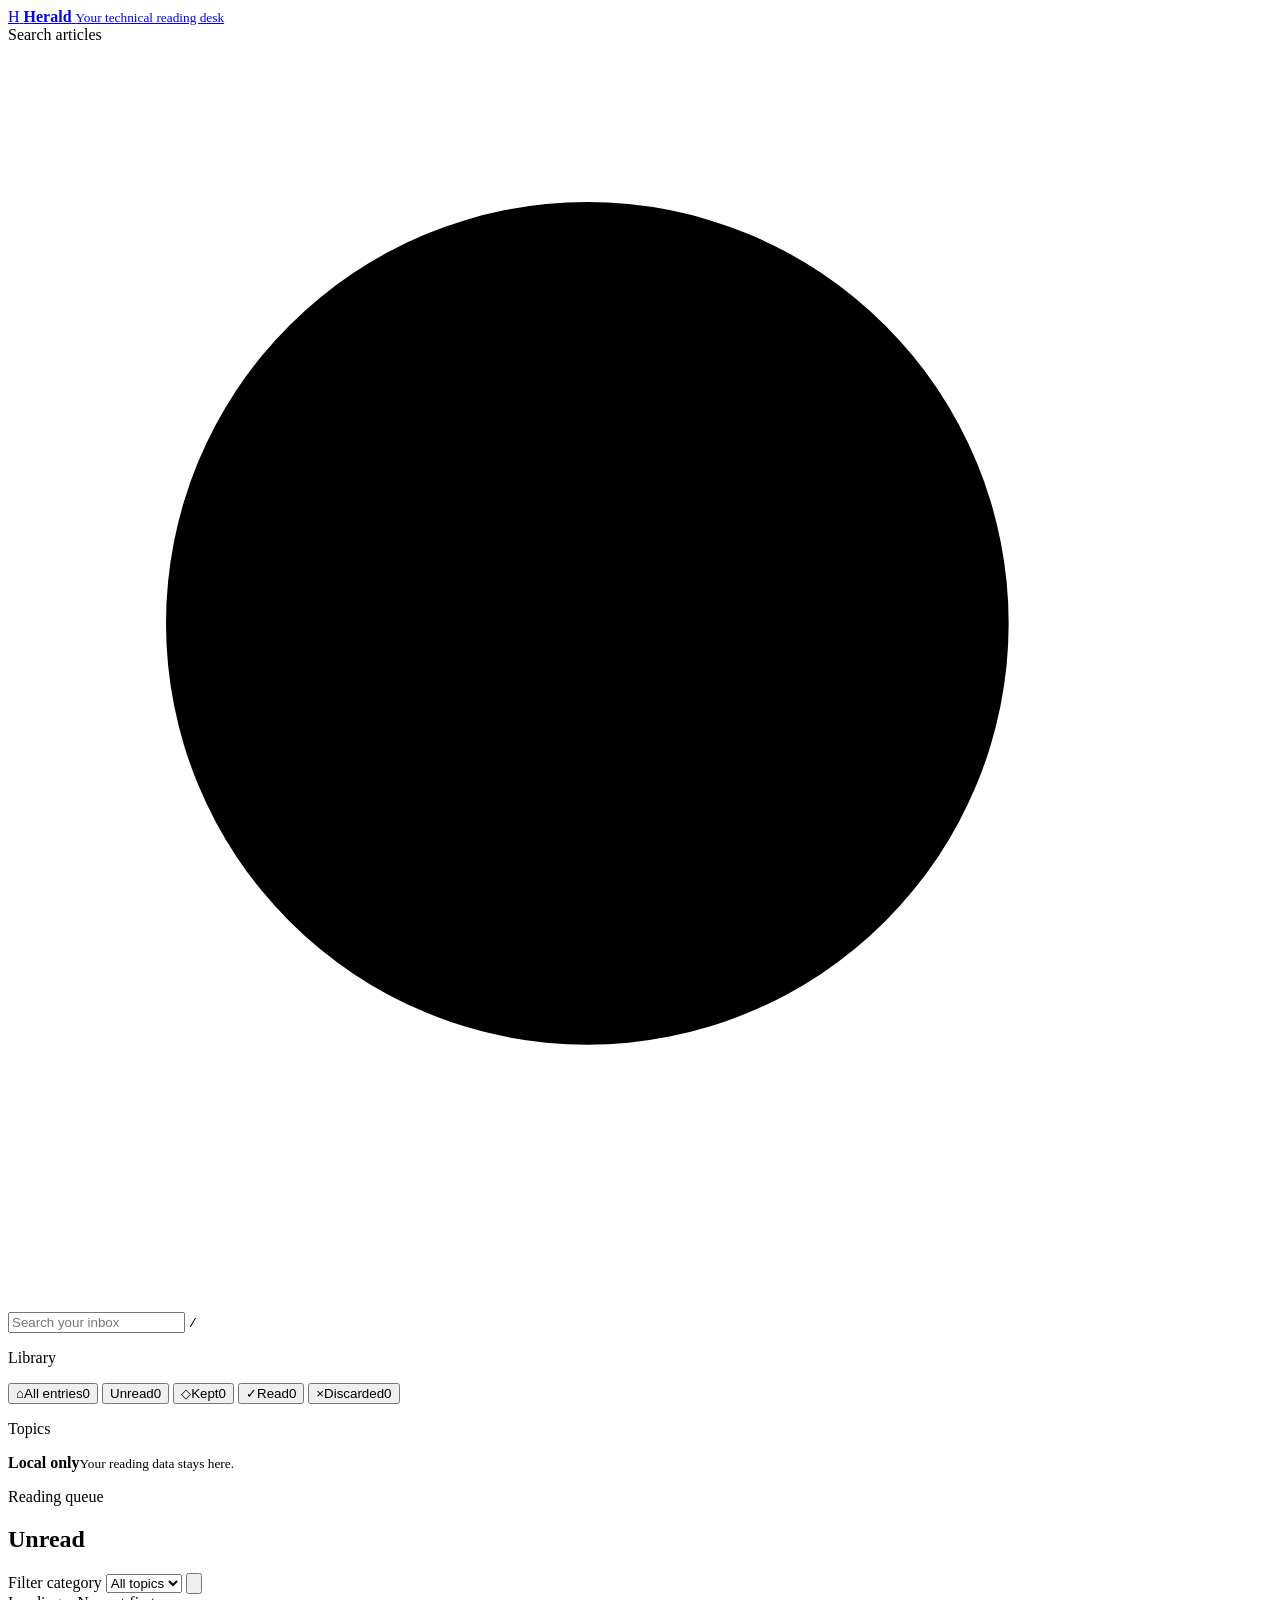
==== herald/static/index.html @ 3cca7000 "Default inbox to unread entries" ====
<!doctype html>
<html lang="en">
  <head>
    <meta charset="utf-8">
    <meta name="viewport" content="width=device-width, initial-scale=1">
    <meta name="color-scheme" content="light">
    <meta name="theme-color" content="#f4f1e8">
    <title>Herald — Research inbox</title>
    <link rel="stylesheet" href="/static/styles.css?v=16">
    <script src="/static/app.js?v=17" defer></script>
  </head>
  <body>
    <div class="app-shell">
      <header class="topbar">
        <a class="brand" href="/" aria-label="Herald inbox">
          <span class="brand-mark" aria-hidden="true">H</span>
          <span>
            <strong>Herald</strong>
            <small>Your technical reading desk</small>
          </span>
        </a>
        <div class="topbar-tools">
          <label class="search-field">
            <span class="sr-only">Search articles</span>
            <svg aria-hidden="true" viewBox="0 0 24 24"><path d="m21 21-4.35-4.35m2.35-5.65a8 8 0 1 1-16 0 8 8 0 0 1 16 0Z"/></svg>
            <input id="search-input" type="search" placeholder="Search your inbox" autocomplete="off">
            <kbd>/</kbd>
          </label>
          <div class="today" id="today" aria-label="Today's date"></div>
        </div>
      </header>

      <aside class="sidebar" aria-label="Inbox navigation">
        <p class="section-label">Library</p>
        <nav id="status-nav">
          <button class="nav-item" data-status="all" type="button">
            <span><span class="nav-icon">⌂</span>All entries</span><span class="count" data-count="all">0</span>
          </button>
          <button class="nav-item active" data-status="unread" type="button">
            <span><span class="nav-icon dot-icon"></span>Unread</span><span class="count" data-count="unread">0</span>
          </button>
          <button class="nav-item" data-status="kept" type="button">
            <span><span class="nav-icon">◇</span>Kept</span><span class="count" data-count="kept">0</span>
          </button>
          <button class="nav-item" data-status="read" type="button">
            <span><span class="nav-icon">✓</span>Read</span><span class="count" data-count="read">0</span>
          </button>
          <button class="nav-item" data-status="discarded" type="button">
            <span><span class="nav-icon">×</span>Discarded</span><span class="count" data-count="discarded">0</span>
          </button>
        </nav>
        <p class="section-label topics-label">Topics</p>
        <div id="category-nav" class="category-nav"></div>
        <div class="sidebar-foot">
          <span class="pulse" aria-hidden="true"></span>
          <span><strong>Local only</strong><small>Your reading data stays here.</small></span>
        </div>
      </aside>

      <main class="workspace">
        <section class="inbox-pane" aria-labelledby="inbox-title">
          <div class="pane-heading">
            <div>
              <p class="eyebrow">Reading queue</p>
              <h1 id="inbox-title">Unread</h1>
            </div>
            <div class="pane-actions">
              <label class="select-wrap">
                <span class="sr-only">Filter category</span>
                <select id="category-select"><option value="all">All topics</option></select>
              </label>
              <button class="icon-button" id="reload-button" type="button" aria-label="Fetch new entries" title="Fetch new entries">
                <svg aria-hidden="true" viewBox="0 0 24 24"><path d="M20 6v5h-5M4 18v-5h5m9.7-4A8 8 0 0 0 5.3 6M5.3 16A8 8 0 0 0 18.7 18"/></svg>
              </button>
            </div>
          </div>
          <div class="inbox-meta"><span id="result-count">Loading…</span><span>Newest first</span></div>
          <div id="entry-list" class="entry-list" aria-live="polite">
            <div class="loading-card"></div>
            <div class="loading-card short"></div>
          </div>
          <div id="empty-state" class="empty-state" hidden>
            <span>∿</span>
            <h2>Nothing waiting here</h2>
            <p>Try another filter or clear your search.</p>
            <button id="clear-filters" class="text-button" type="button">Show unread</button>
          </div>
        </section>

        <article class="reader-pane" id="reader-pane" aria-live="polite" aria-label="Selected article preview">
          <div id="reader-content" class="reader-content" hidden>
            <div class="reader-toolbar">
              <button class="mobile-back" id="mobile-back" type="button">← Inbox</button>
              <span id="reader-status" class="status-chip"></span>
              <div class="reader-toolbar-actions">
                <button class="toolbar-button" id="read-action" type="button"></button>
                <button class="toolbar-button keep" id="keep-action" type="button">◇ Keep</button>
                <button class="toolbar-button discard" id="discard-action" type="button">× Discard</button>
              </div>
            </div>
            <div class="reader-body">
              <div class="reader-source">
                <span id="reader-category"></span>
                <span aria-hidden="true">·</span>
                <span id="reader-source"></span>
              </div>
              <h2 id="reader-title"></h2>
              <div class="byline">
                <span id="reader-author"></span>
                <span aria-hidden="true">·</span>
                <time id="reader-date"></time>
              </div>
              <dl class="reader-facts" aria-label="Paper details">
                <div><dt>Published</dt><dd id="reader-fact-date"></dd></div>
                <div><dt>Feed</dt><dd id="reader-fact-source"></dd></div>
                <div><dt>Double-click opens</dt><dd id="reader-fact-destination"></dd></div>
              </dl>
              <section class="summary-card" aria-labelledby="summary-heading">
                <div class="summary-heading">
                  <div><span class="spark">✦</span><h3 id="summary-heading">Herald summary</h3></div>
                  <button class="summary-action" id="summarize-action" type="button">Generate</button>
                </div>
                <span id="reader-summary-provider" class="summary-provenance unknown"></span>
                <p id="reader-summary"></p>
              </section>
              <section class="original-section" aria-labelledby="original-heading">
                <p class="section-label" id="original-heading">Full feed abstract</p>
                <p id="reader-excerpt"></p>
              </section>
              <div class="reader-final-actions">
                <a id="reader-pdf" class="open-link pdf-link" target="_blank" rel="noopener noreferrer" hidden>Open PDF <span>↗</span></a>
                <a id="reader-link" class="open-link" target="_blank" rel="noopener noreferrer">Read original <span>↗</span></a>
                <button id="export-action" class="export-link" type="button">Export to Obsidian</button>
              </div>
            </div>
          </div>
        </article>
      </main>
    </div>
    <div class="toast" id="toast" role="status" aria-live="polite"></div>
  </body>
</html>
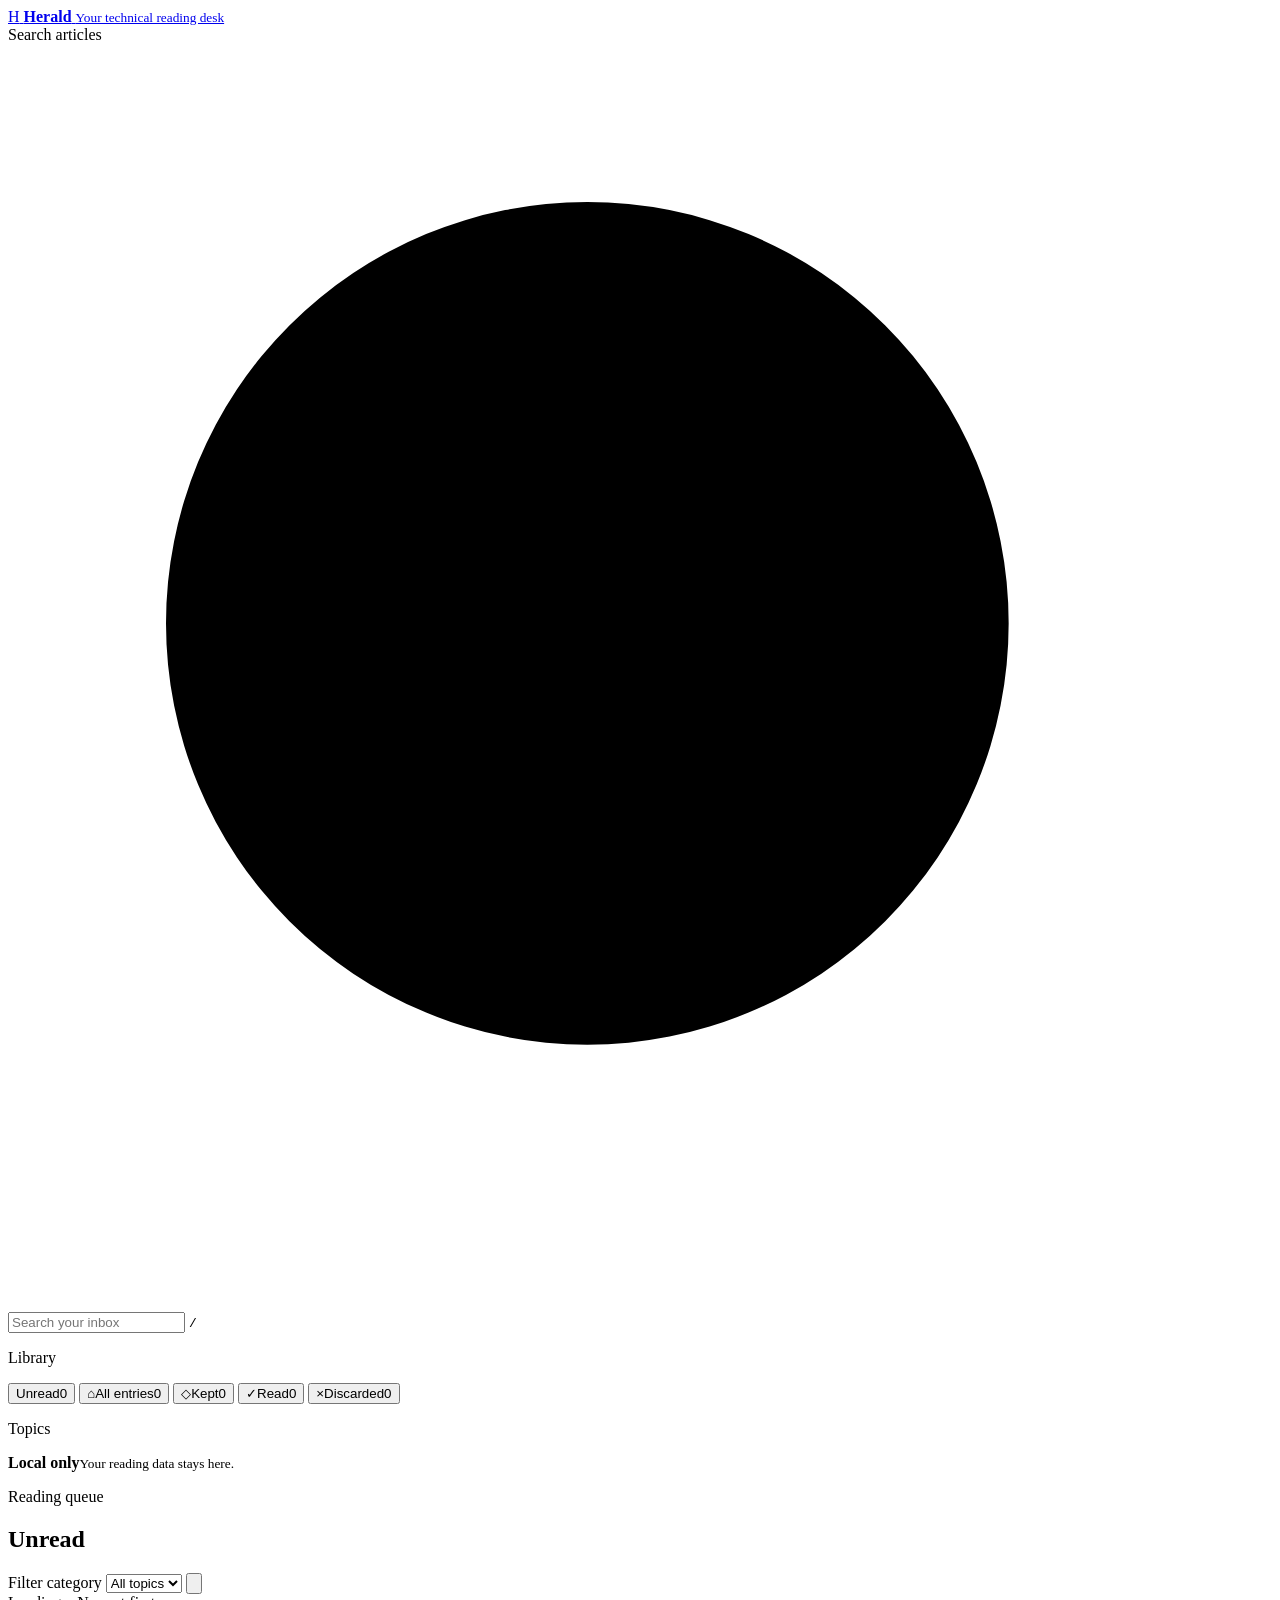
==== commit f6156847: "Put unread first in library" ====
--- a/herald/static/index.html
+++ b/herald/static/index.html
@@ -33,11 +33,11 @@
       <aside class="sidebar" aria-label="Inbox navigation">
         <p class="section-label">Library</p>
         <nav id="status-nav">
+          <button class="nav-item active" data-status="unread" type="button">
+            <span><span class="nav-icon dot-icon"></span>Unread</span><span class="count" data-count="unread">0</span>
+          </button>
           <button class="nav-item" data-status="all" type="button">
             <span><span class="nav-icon">⌂</span>All entries</span><span class="count" data-count="all">0</span>
-          </button>
-          <button class="nav-item active" data-status="unread" type="button">
-            <span><span class="nav-icon dot-icon"></span>Unread</span><span class="count" data-count="unread">0</span>
           </button>
           <button class="nav-item" data-status="kept" type="button">
             <span><span class="nav-icon">◇</span>Kept</span><span class="count" data-count="kept">0</span>
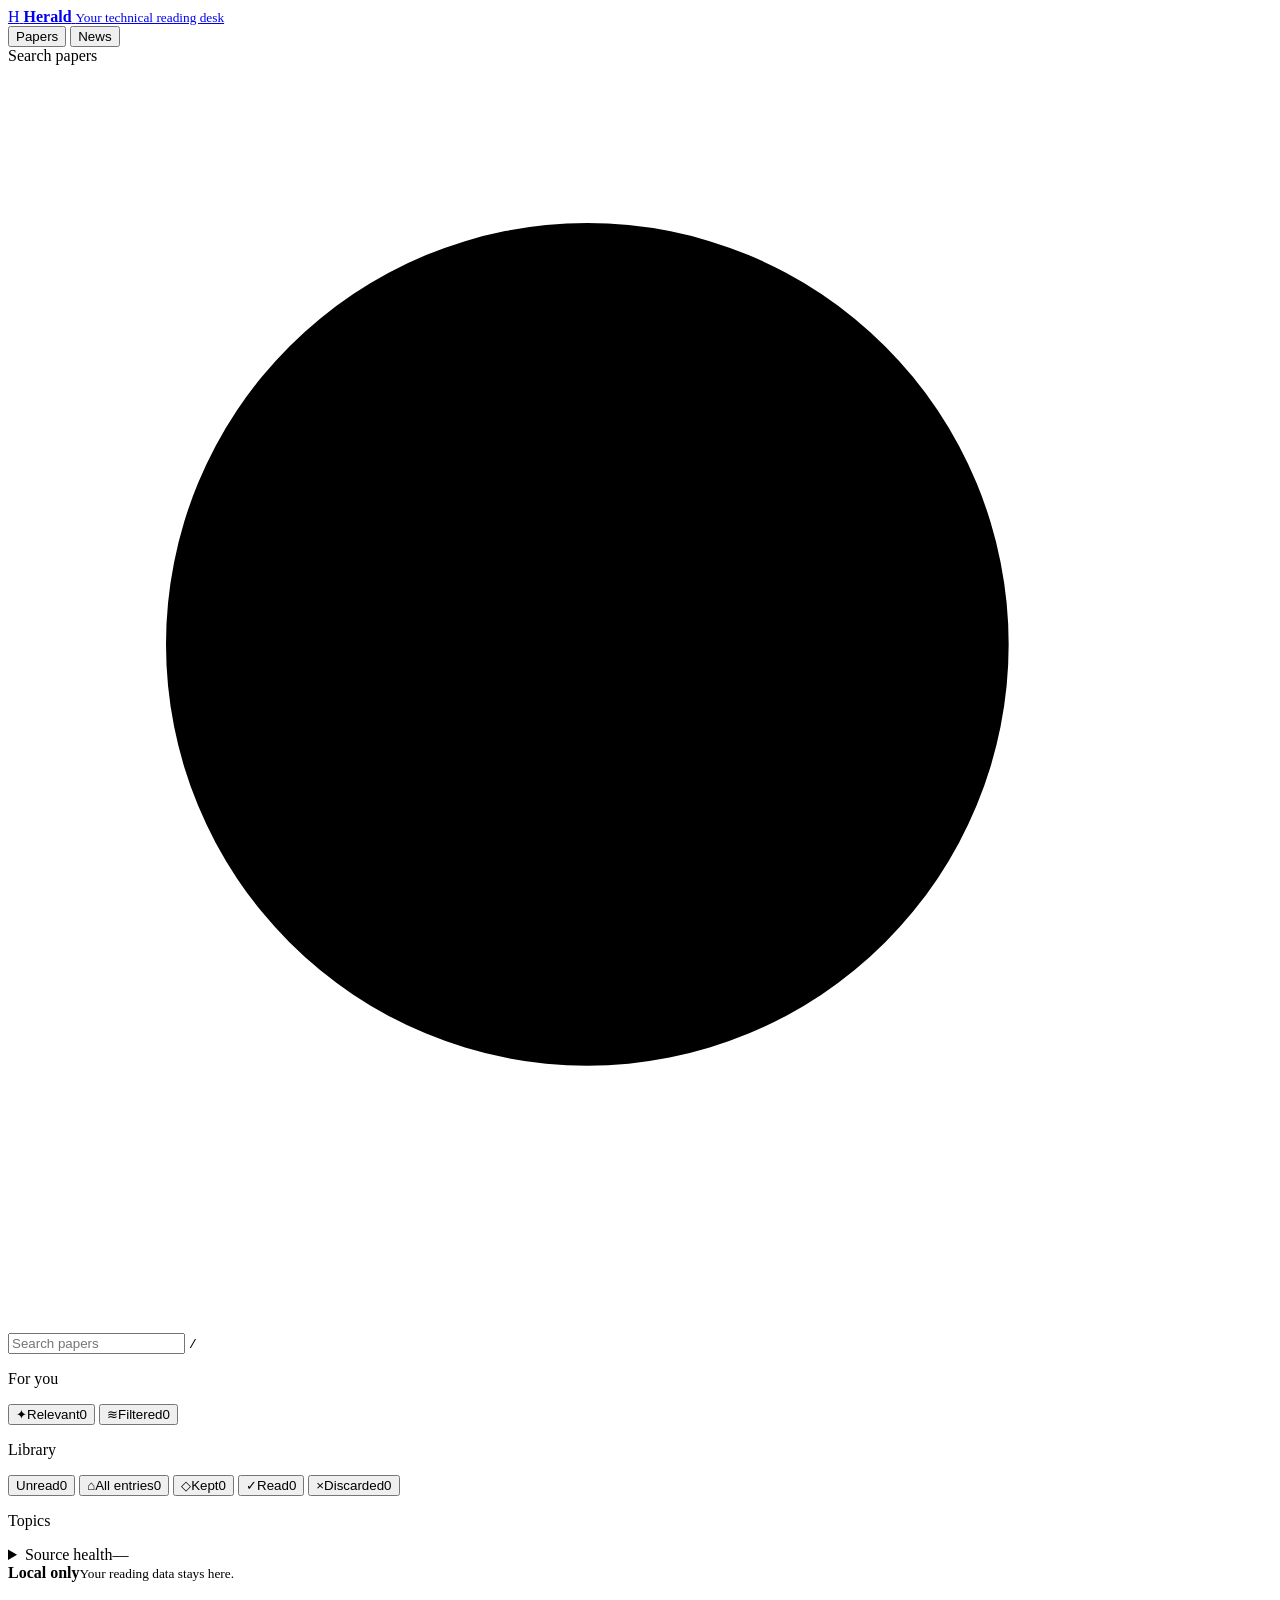
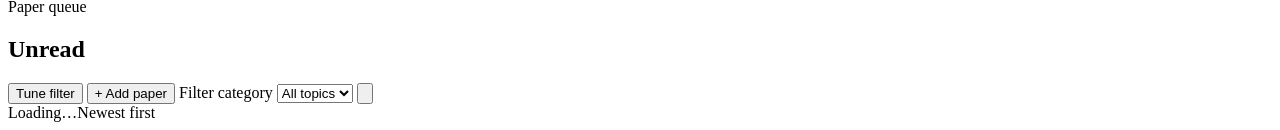
==== commit 026e3d91: "Build the separate News queue and profile UX" ====
--- a/herald/static/index.html
+++ b/herald/static/index.html
@@ -5,9 +5,9 @@
     <meta name="viewport" content="width=device-width, initial-scale=1">
     <meta name="color-scheme" content="light">
     <meta name="theme-color" content="#f4f1e8">
-    <title>Herald — Research inbox</title>
-    <link rel="stylesheet" href="/static/styles.css?v=16">
-    <script src="/static/app.js?v=17" defer></script>
+    <title>Herald — Technical reading inbox</title>
+    <link rel="stylesheet" href="/static/styles.css?v=20">
+    <script src="/static/app.js?v=22" defer></script>
   </head>
   <body>
     <div class="app-shell">
@@ -19,11 +19,15 @@
             <small>Your technical reading desk</small>
           </span>
         </a>
+        <div class="workspace-switch" id="kind-nav" role="tablist" aria-label="Content workspace">
+          <button class="active" data-kind="paper" role="tab" aria-selected="true" type="button">Papers</button>
+          <button data-kind="news" role="tab" aria-selected="false" type="button">News</button>
+        </div>
         <div class="topbar-tools">
           <label class="search-field">
-            <span class="sr-only">Search articles</span>
+            <span class="sr-only" id="search-label">Search papers</span>
             <svg aria-hidden="true" viewBox="0 0 24 24"><path d="m21 21-4.35-4.35m2.35-5.65a8 8 0 1 1-16 0 8 8 0 0 1 16 0Z"/></svg>
-            <input id="search-input" type="search" placeholder="Search your inbox" autocomplete="off">
+            <input id="search-input" type="search" placeholder="Search papers" aria-labelledby="search-label" autocomplete="off">
             <kbd>/</kbd>
           </label>
           <div class="today" id="today" aria-label="Today's date"></div>
@@ -31,6 +35,15 @@
       </header>
 
       <aside class="sidebar" aria-label="Inbox navigation">
+        <p class="section-label">For you</p>
+        <nav id="relevance-nav">
+          <button class="nav-item" data-bucket="relevant" type="button">
+            <span><span class="nav-icon">✦</span>Relevant</span><span class="count" data-count="relevant">0</span>
+          </button>
+          <button class="nav-item" data-bucket="filtered" type="button">
+            <span><span class="nav-icon">≋</span>Filtered</span><span class="count" data-count="filtered">0</span>
+          </button>
+        </nav>
         <p class="section-label">Library</p>
         <nav id="status-nav">
           <button class="nav-item active" data-status="unread" type="button">
@@ -51,6 +64,10 @@
         </nav>
         <p class="section-label topics-label">Topics</p>
         <div id="category-nav" class="category-nav"></div>
+        <details class="source-health">
+          <summary><span>Source health</span><span id="source-health-summary">—</span></summary>
+          <div id="source-health-list"></div>
+        </details>
         <div class="sidebar-foot">
           <span class="pulse" aria-hidden="true"></span>
           <span><strong>Local only</strong><small>Your reading data stays here.</small></span>
@@ -61,10 +78,12 @@
         <section class="inbox-pane" aria-labelledby="inbox-title">
           <div class="pane-heading">
             <div>
-              <p class="eyebrow">Reading queue</p>
+              <p class="eyebrow" id="queue-eyebrow">Paper queue</p>
               <h1 id="inbox-title">Unread</h1>
             </div>
             <div class="pane-actions">
+              <button class="quiet-button" id="profile-button" type="button" title="Tune relevance">Tune filter</button>
+              <button class="primary-button" id="import-button" type="button">+ Add paper</button>
               <label class="select-wrap">
                 <span class="sr-only">Filter category</span>
                 <select id="category-select"><option value="all">All topics</option></select>
@@ -74,7 +93,8 @@
               </button>
             </div>
           </div>
-          <div class="inbox-meta"><span id="result-count">Loading…</span><span>Newest first</span></div>
+          <div class="inbox-meta"><span id="result-count">Loading…</span><span id="sort-label">Newest first</span></div>
+          <div id="ranking-banner" class="ranking-banner" hidden></div>
           <div id="entry-list" class="entry-list" aria-live="polite">
             <div class="loading-card"></div>
             <div class="loading-card short"></div>
@@ -84,6 +104,9 @@
             <h2>Nothing waiting here</h2>
             <p>Try another filter or clear your search.</p>
             <button id="clear-filters" class="text-button" type="button">Show unread</button>
+          </div>
+          <div class="pagination" id="pagination" hidden>
+            <button id="load-more" class="quiet-button load-more" type="button">Load more</button>
           </div>
         </section>
 
@@ -115,6 +138,20 @@
                 <div><dt>Feed</dt><dd id="reader-fact-source"></dd></div>
                 <div><dt>Double-click opens</dt><dd id="reader-fact-destination"></dd></div>
               </dl>
+              <section id="reader-relevance-section" class="detail-panel relevance-panel" hidden>
+                <div class="detail-heading">
+                  <div><p class="section-label">Relevance</p><strong id="reader-score"></strong></div>
+                  <span id="reader-ranking-provenance" class="metadata-state"></span>
+                </div>
+                <ul id="reader-reasons" class="reason-list"></ul>
+              </section>
+              <section class="detail-panel metadata-panel" aria-labelledby="metadata-heading">
+                <div class="detail-heading">
+                  <div><p class="section-label" id="metadata-heading">Research metadata</p><strong id="reader-enrichment"></strong></div>
+                  <span id="reader-obsidian-state" class="metadata-state"></span>
+                </div>
+                <p id="reader-enrichment-error" class="detail-error" hidden></p>
+              </section>
               <section class="summary-card" aria-labelledby="summary-heading">
                 <div class="summary-heading">
                   <div><span class="spark">✦</span><h3 id="summary-heading">Herald summary</h3></div>
@@ -127,16 +164,78 @@
                 <p class="section-label" id="original-heading">Full feed abstract</p>
                 <p id="reader-excerpt"></p>
               </section>
+              <section id="references-section" class="references-section" aria-labelledby="references-heading" hidden>
+                <div class="detail-heading">
+                  <div><p class="section-label" id="references-heading">References</p><strong id="reference-count"></strong></div>
+                </div>
+                <div id="reference-list" class="reference-list"></div>
+              </section>
               <div class="reader-final-actions">
                 <a id="reader-pdf" class="open-link pdf-link" target="_blank" rel="noopener noreferrer" hidden>Open PDF <span>↗</span></a>
                 <a id="reader-link" class="open-link" target="_blank" rel="noopener noreferrer">Read original <span>↗</span></a>
-                <button id="export-action" class="export-link" type="button">Export to Obsidian</button>
+                <button id="export-action" class="export-link" type="button">Keep to save in Obsidian</button>
               </div>
             </div>
           </div>
         </article>
       </main>
     </div>
+
+    <dialog id="profile-dialog" class="modal">
+      <form id="profile-form" class="modal-card">
+        <header class="modal-header">
+          <div><p class="eyebrow" id="profile-kind-label">Paper relevance</p><h2>Tune what reaches you</h2></div>
+          <button class="modal-close" type="button" data-close-dialog="profile-dialog" aria-label="Close">×</button>
+        </header>
+        <p class="modal-intro">One phrase per line. Herald ranks locally and keeps everything below the threshold in Filtered.</p>
+        <label class="field-label">Interests <span>required</span>
+          <textarea id="profile-interests" rows="5" required></textarea>
+        </label>
+        <label class="field-label">Exclusions
+          <textarea id="profile-exclusions" rows="3" placeholder="Topics you would rather avoid"></textarea>
+        </label>
+        <div class="field-grid">
+          <label class="field-label">Always include phrases
+            <textarea id="profile-includes" rows="3"></textarea>
+          </label>
+          <label class="field-label">Never show phrases
+            <textarea id="profile-never" rows="3"></textarea>
+          </label>
+        </div>
+        <div class="selectivity-field">
+          <label for="selectivity-slider">Selectivity</label>
+          <input id="selectivity-slider" type="range" min="0" max="2" step="1" value="1">
+          <div class="selectivity-labels" aria-hidden="true">
+            <span><strong>Broad</strong><small>More exploration</small></span>
+            <span><strong>Balanced</strong><small>Strongest ~10%</small></span>
+            <span><strong>Focused</strong><small>Exceptional matches</small></span>
+          </div>
+        </div>
+        <div class="profile-status"><span>Current threshold</span><strong id="profile-threshold">Not scored</strong><span id="profile-job-state"></span></div>
+        <footer class="modal-actions">
+          <button id="rescore-button" class="quiet-button" type="button">Rescore now</button>
+          <button id="save-profile" class="primary-button" type="submit">Save and rescore</button>
+        </footer>
+      </form>
+    </dialog>
+
+    <dialog id="import-dialog" class="modal compact-modal">
+      <form id="import-form" class="modal-card">
+        <header class="modal-header">
+          <div><p class="eyebrow">Manual import</p><h2>Add a paper</h2></div>
+          <button class="modal-close" type="button" data-close-dialog="import-dialog" aria-label="Close">×</button>
+        </header>
+        <p class="modal-intro">Paste a DOI, arXiv ID, Semantic Scholar link, or public paper URL. Herald imports only this paper.</p>
+        <label class="field-label">Paper identifier or URL
+          <input id="paper-input" type="text" required placeholder="10.1145/… or https://arxiv.org/abs/…" autocomplete="off">
+        </label>
+        <p id="import-result" class="form-result" hidden></p>
+        <footer class="modal-actions">
+          <button class="quiet-button" type="button" data-close-dialog="import-dialog">Cancel</button>
+          <button id="submit-import" class="primary-button" type="submit">Add to Herald</button>
+        </footer>
+      </form>
+    </dialog>
     <div class="toast" id="toast" role="status" aria-live="polite"></div>
   </body>
 </html>
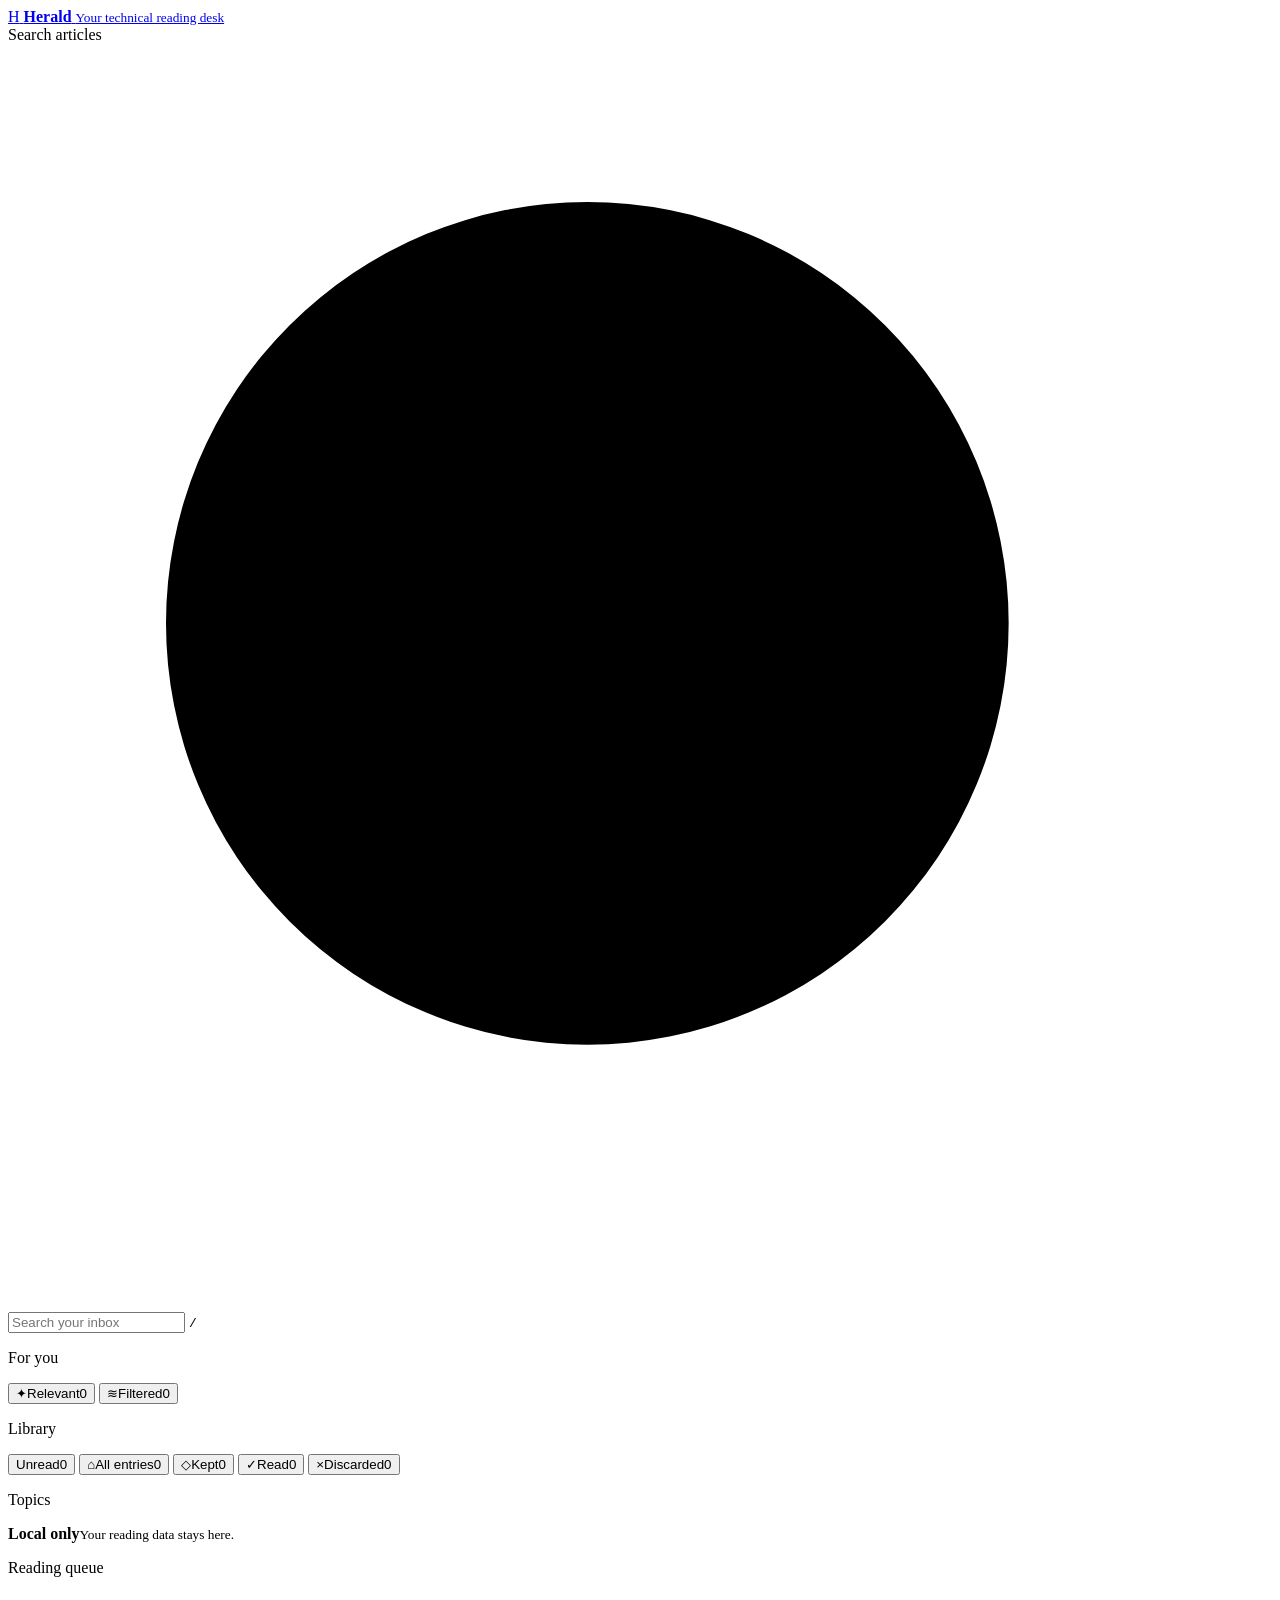
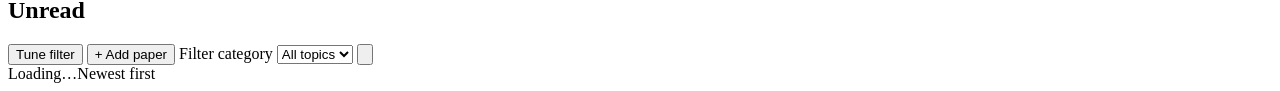
==== commit 7324526c: "Add paper filtering and manual-import workflows to the UI" ====
--- a/herald/static/index.html
+++ b/herald/static/index.html
@@ -5,9 +5,9 @@
     <meta name="viewport" content="width=device-width, initial-scale=1">
     <meta name="color-scheme" content="light">
     <meta name="theme-color" content="#f4f1e8">
-    <title>Herald — Technical reading inbox</title>
-    <link rel="stylesheet" href="/static/styles.css?v=20">
-    <script src="/static/app.js?v=22" defer></script>
+    <title>Herald — Research inbox</title>
+    <link rel="stylesheet" href="/static/styles.css?v=19">
+    <script src="/static/app.js?v=21" defer></script>
   </head>
   <body>
     <div class="app-shell">
@@ -19,15 +19,11 @@
             <small>Your technical reading desk</small>
           </span>
         </a>
-        <div class="workspace-switch" id="kind-nav" role="tablist" aria-label="Content workspace">
-          <button class="active" data-kind="paper" role="tab" aria-selected="true" type="button">Papers</button>
-          <button data-kind="news" role="tab" aria-selected="false" type="button">News</button>
-        </div>
         <div class="topbar-tools">
           <label class="search-field">
-            <span class="sr-only" id="search-label">Search papers</span>
+            <span class="sr-only">Search articles</span>
             <svg aria-hidden="true" viewBox="0 0 24 24"><path d="m21 21-4.35-4.35m2.35-5.65a8 8 0 1 1-16 0 8 8 0 0 1 16 0Z"/></svg>
-            <input id="search-input" type="search" placeholder="Search papers" aria-labelledby="search-label" autocomplete="off">
+            <input id="search-input" type="search" placeholder="Search your inbox" autocomplete="off">
             <kbd>/</kbd>
           </label>
           <div class="today" id="today" aria-label="Today's date"></div>
@@ -64,10 +60,6 @@
         </nav>
         <p class="section-label topics-label">Topics</p>
         <div id="category-nav" class="category-nav"></div>
-        <details class="source-health">
-          <summary><span>Source health</span><span id="source-health-summary">—</span></summary>
-          <div id="source-health-list"></div>
-        </details>
         <div class="sidebar-foot">
           <span class="pulse" aria-hidden="true"></span>
           <span><strong>Local only</strong><small>Your reading data stays here.</small></span>
@@ -78,11 +70,11 @@
         <section class="inbox-pane" aria-labelledby="inbox-title">
           <div class="pane-heading">
             <div>
-              <p class="eyebrow" id="queue-eyebrow">Paper queue</p>
+              <p class="eyebrow">Reading queue</p>
               <h1 id="inbox-title">Unread</h1>
             </div>
             <div class="pane-actions">
-              <button class="quiet-button" id="profile-button" type="button" title="Tune relevance">Tune filter</button>
+              <button class="quiet-button" id="profile-button" type="button" title="Tune paper relevance">Tune filter</button>
               <button class="primary-button" id="import-button" type="button">+ Add paper</button>
               <label class="select-wrap">
                 <span class="sr-only">Filter category</span>
@@ -184,7 +176,7 @@
     <dialog id="profile-dialog" class="modal">
       <form id="profile-form" class="modal-card">
         <header class="modal-header">
-          <div><p class="eyebrow" id="profile-kind-label">Paper relevance</p><h2>Tune what reaches you</h2></div>
+          <div><p class="eyebrow">Paper relevance</p><h2>Tune what reaches you</h2></div>
           <button class="modal-close" type="button" data-close-dialog="profile-dialog" aria-label="Close">×</button>
         </header>
         <p class="modal-intro">One phrase per line. Herald ranks locally and keeps everything below the threshold in Filtered.</p>
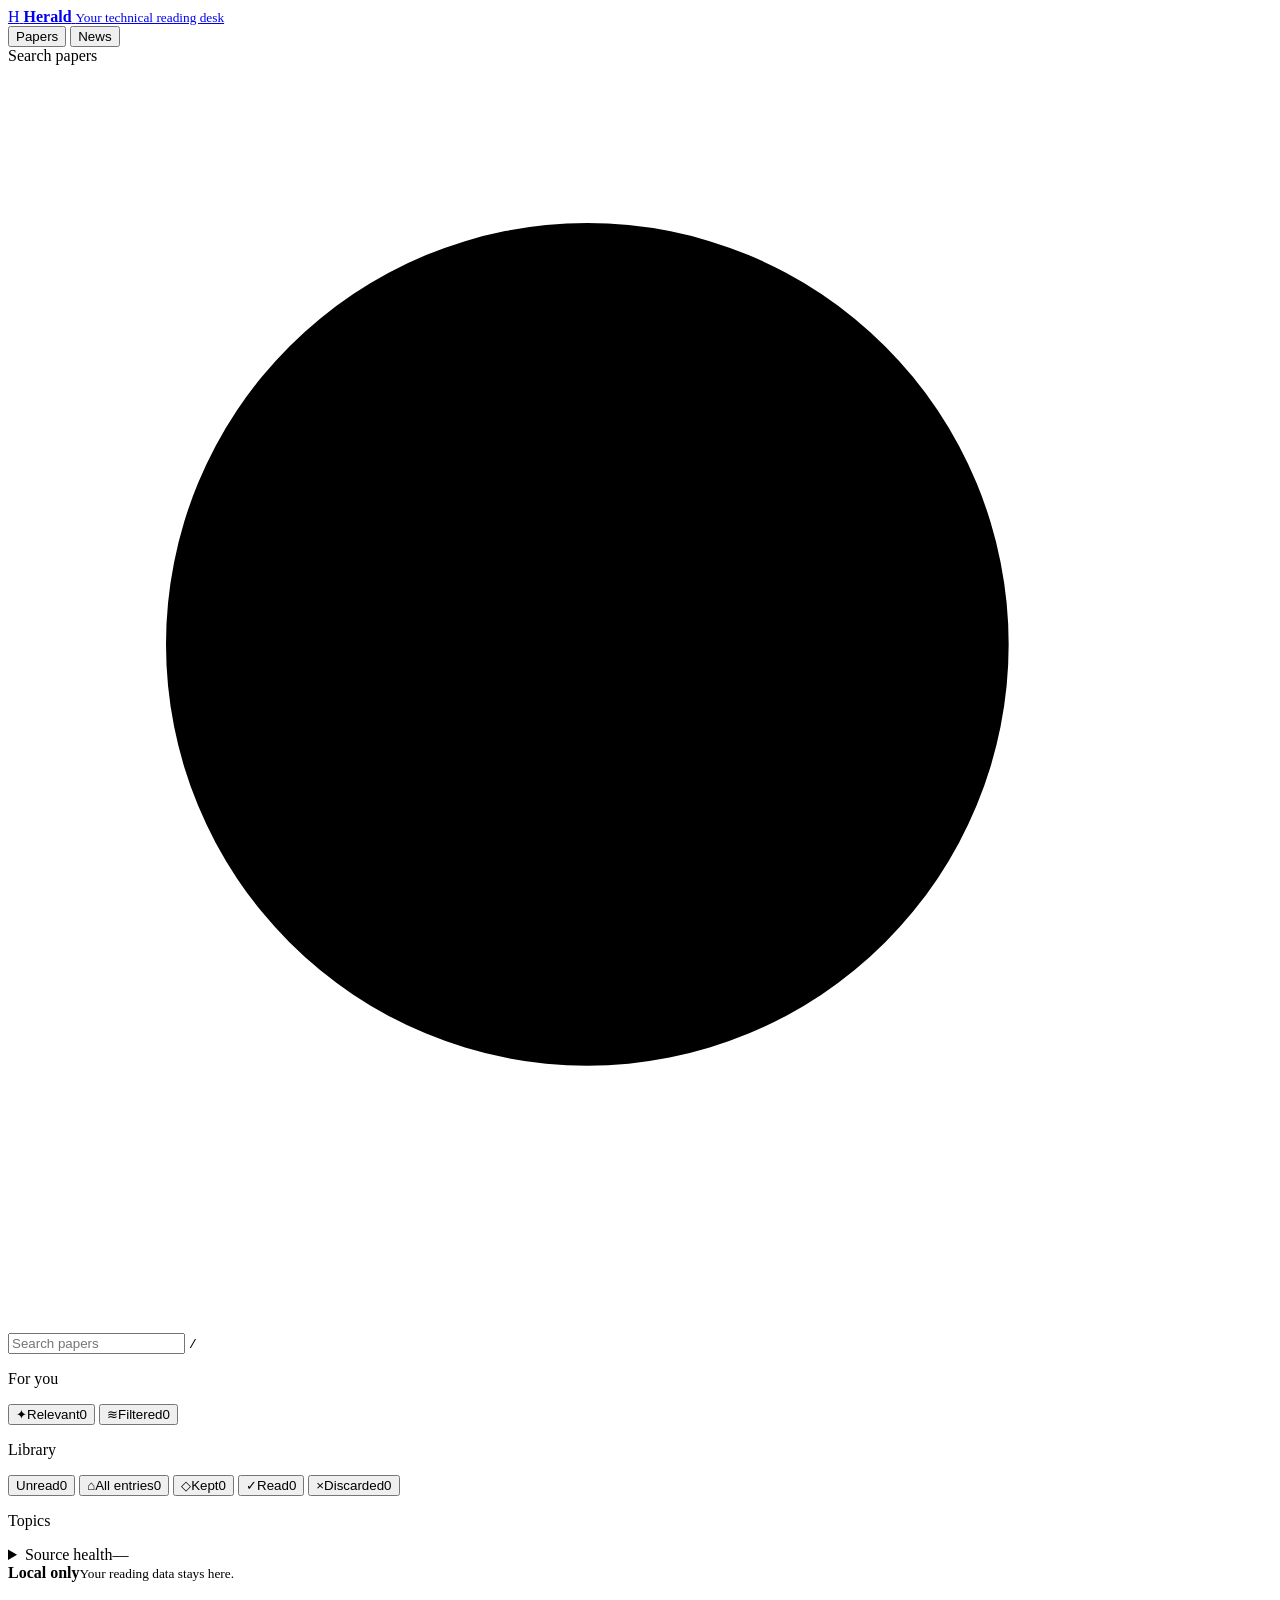
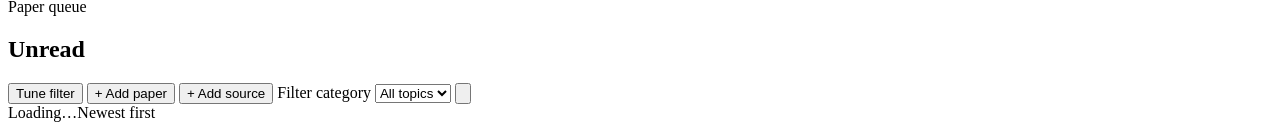
==== commit 04c648f3: "Add source management UI" ====
--- a/herald/static/index.html
+++ b/herald/static/index.html
@@ -5,9 +5,9 @@
     <meta name="viewport" content="width=device-width, initial-scale=1">
     <meta name="color-scheme" content="light">
     <meta name="theme-color" content="#f4f1e8">
-    <title>Herald — Research inbox</title>
-    <link rel="stylesheet" href="/static/styles.css?v=19">
-    <script src="/static/app.js?v=21" defer></script>
+    <title>Herald — Technical reading inbox</title>
+    <link rel="stylesheet" href="/static/styles.css?v=21">
+    <script src="/static/app.js?v=23" defer></script>
   </head>
   <body>
     <div class="app-shell">
@@ -19,11 +19,15 @@
             <small>Your technical reading desk</small>
           </span>
         </a>
+        <div class="workspace-switch" id="kind-nav" role="tablist" aria-label="Content workspace">
+          <button class="active" data-kind="paper" role="tab" aria-selected="true" type="button">Papers</button>
+          <button data-kind="news" role="tab" aria-selected="false" type="button">News</button>
+        </div>
         <div class="topbar-tools">
           <label class="search-field">
-            <span class="sr-only">Search articles</span>
+            <span class="sr-only" id="search-label">Search papers</span>
             <svg aria-hidden="true" viewBox="0 0 24 24"><path d="m21 21-4.35-4.35m2.35-5.65a8 8 0 1 1-16 0 8 8 0 0 1 16 0Z"/></svg>
-            <input id="search-input" type="search" placeholder="Search your inbox" autocomplete="off">
+            <input id="search-input" type="search" placeholder="Search papers" aria-labelledby="search-label" autocomplete="off">
             <kbd>/</kbd>
           </label>
           <div class="today" id="today" aria-label="Today's date"></div>
@@ -60,6 +64,10 @@
         </nav>
         <p class="section-label topics-label">Topics</p>
         <div id="category-nav" class="category-nav"></div>
+        <details class="source-health">
+          <summary><span>Source health</span><span id="source-health-summary">—</span></summary>
+          <div id="source-health-list"></div>
+        </details>
         <div class="sidebar-foot">
           <span class="pulse" aria-hidden="true"></span>
           <span><strong>Local only</strong><small>Your reading data stays here.</small></span>
@@ -70,12 +78,13 @@
         <section class="inbox-pane" aria-labelledby="inbox-title">
           <div class="pane-heading">
             <div>
-              <p class="eyebrow">Reading queue</p>
+              <p class="eyebrow" id="queue-eyebrow">Paper queue</p>
               <h1 id="inbox-title">Unread</h1>
             </div>
             <div class="pane-actions">
-              <button class="quiet-button" id="profile-button" type="button" title="Tune paper relevance">Tune filter</button>
+              <button class="quiet-button" id="profile-button" type="button" title="Tune relevance">Tune filter</button>
               <button class="primary-button" id="import-button" type="button">+ Add paper</button>
+              <button class="source-button" id="source-button" type="button">+ Add source</button>
               <label class="select-wrap">
                 <span class="sr-only">Filter category</span>
                 <select id="category-select"><option value="all">All topics</option></select>
@@ -176,7 +185,7 @@
     <dialog id="profile-dialog" class="modal">
       <form id="profile-form" class="modal-card">
         <header class="modal-header">
-          <div><p class="eyebrow">Paper relevance</p><h2>Tune what reaches you</h2></div>
+          <div><p class="eyebrow" id="profile-kind-label">Paper relevance</p><h2>Tune what reaches you</h2></div>
           <button class="modal-close" type="button" data-close-dialog="profile-dialog" aria-label="Close">×</button>
         </header>
         <p class="modal-intro">One phrase per line. Herald ranks locally and keeps everything below the threshold in Filtered.</p>
@@ -228,6 +237,41 @@
         </footer>
       </form>
     </dialog>
+    <dialog id="source-dialog" class="modal compact-modal" aria-labelledby="source-dialog-title">
+      <form id="source-form" class="modal-card">
+        <header class="modal-header">
+          <div><p class="eyebrow" id="source-kind-label">Paper source</p><h2 id="source-dialog-title">Add a source</h2></div>
+          <button class="modal-close" type="button" data-close-dialog="source-dialog" aria-label="Close">×</button>
+        </header>
+        <p class="modal-intro" id="source-dialog-help">Add an RSS or Atom feed, or a website that advertises its feed. Herald will discover the feed when it first refreshes.</p>
+        <label class="field-label" for="source-title">Source name
+          <input id="source-title" name="title" type="text" required placeholder="NVIDIA Developer Blog" autocomplete="organization">
+        </label>
+        <label class="field-label" for="source-url">Feed or website URL
+          <input id="source-url" name="url" type="url" required placeholder="https://example.com/feed.xml" autocomplete="url" inputmode="url" spellcheck="false" aria-describedby="source-dialog-help">
+        </label>
+        <div class="field-grid">
+          <label class="field-label" for="source-category">Category
+            <input id="source-category" name="category" type="text" required placeholder="Chip Design" autocomplete="off">
+          </label>
+          <label class="field-label" for="source-content-kind">Workspace
+            <select id="source-content-kind" name="content_kind" required>
+              <option value="paper">Papers</option>
+              <option value="news">News</option>
+            </select>
+          </label>
+        </div>
+        <label class="check-field" for="source-refresh-now">
+          <input id="source-refresh-now" name="refresh_now" type="checkbox" checked>
+          <span><strong>Fetch entries now</strong><small>Refresh all enabled feeds after adding this source.</small></span>
+        </label>
+        <p id="source-result" class="form-result" role="alert" hidden></p>
+        <footer class="modal-actions">
+          <button class="quiet-button" type="button" data-close-dialog="source-dialog">Cancel</button>
+          <button id="submit-source" class="primary-button" type="submit">Add source</button>
+        </footer>
+      </form>
+    </dialog>
     <div class="toast" id="toast" role="status" aria-live="polite"></div>
   </body>
 </html>
